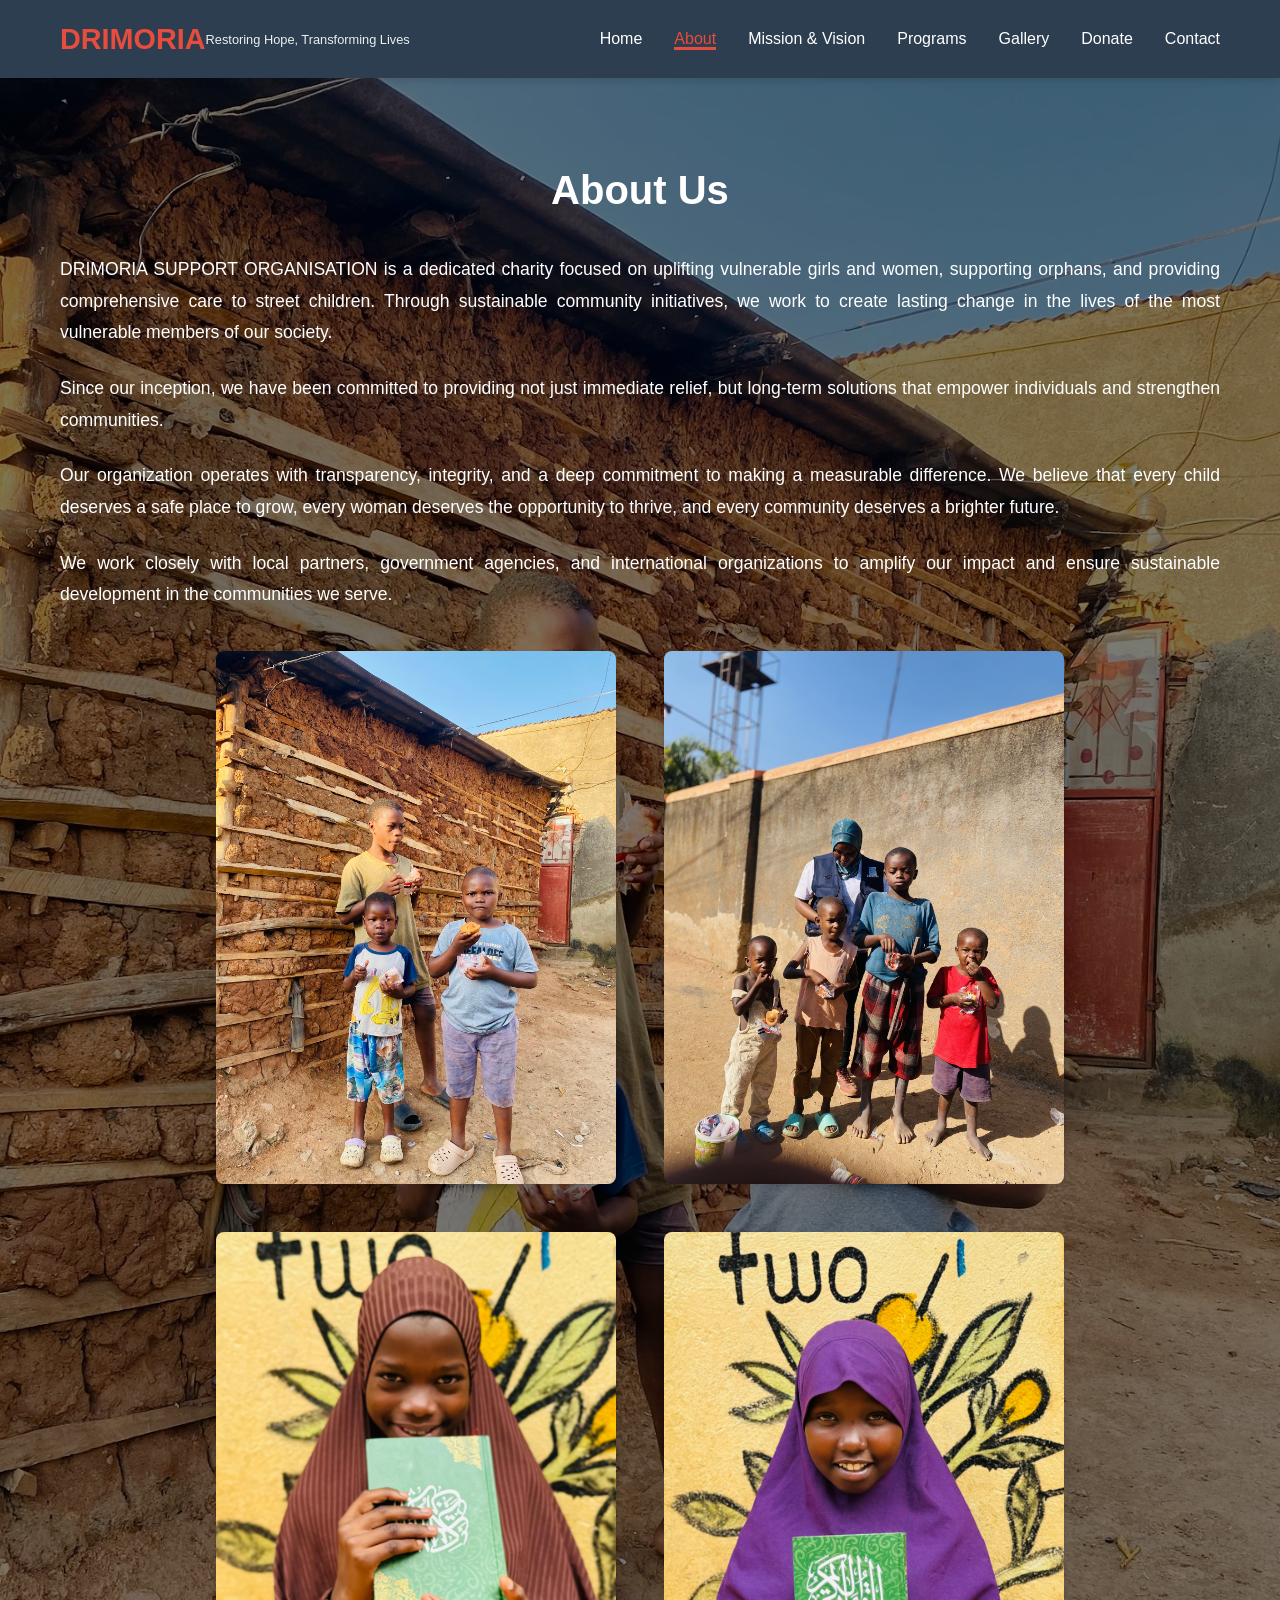
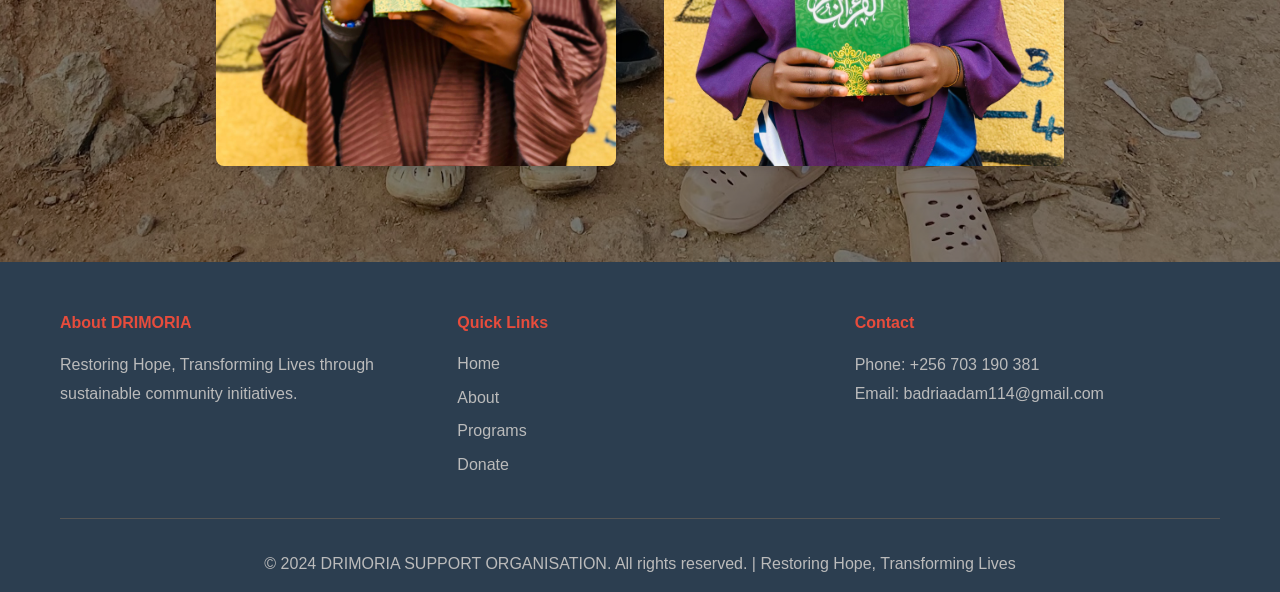
==== about.html @ c7ac0fde "Add files via upload" ====
<!DOCTYPE html>
<html lang="en">
<head>
    <meta charset="UTF-8">
    <meta name="viewport" content="width=device-width, initial-scale=1.0">
    <title>About Us - DRIMORIA SUPPORT ORGANISATION</title>
    <link rel="stylesheet" href="style.css">
</head>
<body>
    <!-- Navigation Bar -->
    <nav class="navbar">
        <div class="nav-container">
            <div class="logo">
                <h1>DRIMORIA</h1>
                <p class="tagline">Restoring Hope, Transforming Lives</p>
            </div>
            <ul class="nav-menu">
                <li><a href="index.html" class="nav-link">Home</a></li>
                <li><a href="about.html" class="nav-link active">About</a></li>
                <li><a href="mission.html" class="nav-link">Mission & Vision</a></li>
                <li><a href="programs.html" class="nav-link">Programs</a></li>
                <li><a href="gallery.html" class="nav-link">Gallery</a></li>
                <li><a href="donate.html" class="nav-link">Donate</a></li>
                <li><a href="contact.html" class="nav-link">Contact</a></li>
            </ul>
            <div class="hamburger">
                <span></span>
                <span></span>
                <span></span>
            </div>
        </div>
    </nav>

    <!-- About Section -->
    <section class="about">
        <div class="container">
            <h2>About Us</h2>
            <div class="about-content">
                <p>DRIMORIA SUPPORT ORGANISATION is a dedicated charity focused on uplifting vulnerable girls and women, supporting orphans, and providing comprehensive care to street children. Through sustainable community initiatives, we work to create lasting change in the lives of the most vulnerable members of our society.</p>
                <p>Since our inception, we have been committed to providing not just immediate relief, but long-term solutions that empower individuals and strengthen communities.</p>
                <p>Our organization operates with transparency, integrity, and a deep commitment to making a measurable difference. We believe that every child deserves a safe place to grow, every woman deserves the opportunity to thrive, and every community deserves a brighter future.</p>
                <p>We work closely with local partners, government agencies, and international organizations to amplify our impact and ensure sustainable development in the communities we serve.</p>
                <div class="about-images">
                    <img class="responsive-img" src="images/IMG_3577.jpg" alt="Recent Event">
                    <img class="responsive-img" src="images/IMG_3664.jpg" alt="Community Activity">
                    <img class="responsive-img" src="images/IMG_3294.JPG" alt="Orphan Care">
                    <img class="responsive-img" src="images/IMG_3295.JPG" alt="Infrastructure Development">
                </div>
            </div>
        </div>
    </section>

    <!-- Footer -->
    <footer class="footer">
        <div class="container">
            <div class="footer-content">
                <div class="footer-section">
                    <h4>About DRIMORIA</h4>
                    <p>Restoring Hope, Transforming Lives through sustainable community initiatives.</p>
                </div>
                <div class="footer-section">
                    <h4>Quick Links</h4>
                    <ul>
                        <li><a href="index.html">Home</a></li>
                        <li><a href="about.html">About</a></li>
                        <li><a href="programs.html">Programs</a></li>
                        <li><a href="donate.html">Donate</a></li>
                    </ul>
                </div>
                <div class="footer-section">
                    <h4>Contact</h4>
                    <p>Phone: +256 703 190 381</p>
                    <p>Email: badriaadam114@gmail.com</p>
                </div>
            </div>
            <div class="footer-bottom">
                <p>&copy; 2024 DRIMORIA SUPPORT ORGANISATION. All rights reserved. | Restoring Hope, Transforming Lives</p>
            </div>
        </div>
    </footer>

    <script src="script.js"></script>
</body>
</html>
---- style.css ----
/* ============================================
   DRIMORIA SUPPORT ORGANISATION - CSS STYLES
   ============================================ */

* {
    margin: 0;
    padding: 0;
    box-sizing: border-box;
}

:root {
    --primary-color: #e74c3c;
    --secondary-color: #3498db;
    --dark-color: #2c3e50;
    --light-color: #ecf0f1;
    --text-color: #333;
    --border-radius: 8px;
    --shadow: 0 4px 6px rgba(0, 0, 0, 0.1);
    --transition: all 0.3s ease;
}

html {
    scroll-behavior: smooth;
}

body {
    font-family: 'Segoe UI', Tahoma, Geneva, Verdana, sans-serif;
    line-height: 1.6;
    color: var(--text-color);
}

.container {
    max-width: 1200px;
    margin: 0 auto;
    padding: 0 20px;
}

/* ============================================
   NAVIGATION BAR
   ============================================ */

.navbar {
    background-color: var(--dark-color);
    color: white;
    padding: 1rem 0;
    position: sticky;
    top: 0;
    z-index: 1000;
    box-shadow: var(--shadow);
}

.nav-container {
    display: flex;
    justify-content: space-between;
    align-items: center;
    max-width: 1200px;
    margin: 0 auto;
    padding: 0 20px;
}

.logo {
    display: flex;
    align-items: center;
    cursor: pointer;
}

.logo h1 {
    font-size: 1.8rem;
    font-weight: bold;
    color: var(--primary-color);
}

.logo .tagline {
    font-size: 0.8rem;
    color: var(--light-color);
    margin-top: 0.2rem;
}

.nav-menu {
    display: flex;
    list-style: none;
    gap: 2rem;
}

.nav-link {
    color: white;
    text-decoration: none;
    transition: var(--transition);
    border-bottom: 3px solid transparent;
}

.nav-link:hover,
.nav-link.active {
    color: var(--primary-color);
    border-bottom-color: var(--primary-color);
}

.hamburger {
    display: none;
    flex-direction: column;
    cursor: pointer;
}

.hamburger span {
    width: 25px;
    height: 3px;
    background-color: white;
    margin: 5px 0;
    transition: var(--transition);
}

/* ============================================
   HERO SECTION
   ============================================ */

.hero {
    background: linear-gradient(135deg, var(--primary-color) 0%, var(--secondary-color) 100%);
    color: white;
    padding: 80px 20px;
    display: flex;
    align-items: center;
    justify-content: center;
    gap: 40px;
}

.hero-content {
    flex: 1;
    z-index: 1;
}

.hero-content h2 {
    font-size: 3rem;
    margin-bottom: 1rem;
    line-height: 1.2;
}

.hero-content p {
    font-size: 1.3rem;
    margin-bottom: 2rem;
    opacity: 0.95;
}

.hero-buttons {
    display: flex;
    gap: 1rem;
}

.hero-image {
    flex: 1;
    display: flex;
    justify-content: center;
}

.hero-image img {
    max-width: 100%;
    height: auto;
    border-radius: var(--border-radius);
    box-shadow: 0 10px 30px rgba(0, 0, 0, 0.3);
}

/* ============================================
   BUTTONS
   ============================================ */

.btn {
    padding: 12px 30px;
    border: none;
    border-radius: var(--border-radius);
    font-size: 1rem;
    cursor: pointer;
    transition: var(--transition);
    text-decoration: none;
    display: inline-block;
    font-weight: 600;
}

.btn-primary {
    background-color: var(--primary-color);
    color: white;
}

.btn-primary:hover {
    background-color: #c0392b;
    transform: translateY(-2px);
    box-shadow: 0 6px 12px rgba(231, 76, 60, 0.3);
}

.btn-secondary {
    background-color: transparent;
    color: white;
    border: 2px solid white;
}

.btn-secondary:hover {
    background-color: white;
    color: var(--primary-color);
}

/* ============================================
   ABOUT SECTION
   ============================================ */

.about {
    padding: 80px 20px;
    background: url('images/IMG_3577.jpg') center/cover no-repeat;
    position: relative;
    color: white;
}

/* dark overlay to keep text readable */
.about::before {
    content: '';
    position: absolute;
    top: 0;
    left: 0;
    right: 0;
    bottom: 0;
    background: rgba(0, 0, 0, 0.5);
}

/* ensure container content sits above overlay */
.about .container {
    position: relative;
    z-index: 1;
}

.about h2,
.programs h2,
.mission-section h2,
.gallery h2,
.donation h2,
.contact h2 {
    font-size: 2.5rem;
    margin-bottom: 2rem;
    color: var(--dark-color);
    text-align: center;
}

.about-content p {
    font-size: 1.1rem;
    line-height: 1.8;
    margin-bottom: 1.5rem;
    text-align: justify;
    color: white;
}

.about h2 {
    color: white;
}

/* ============================================
   MISSION & VISION SECTION
   ============================================ */

.mission-section {
    padding: 80px 20px;
    background-color: white;
}

.mission-grid {
    display: grid;
    grid-template-columns: repeat(auto-fit, minmax(300px, 1fr));
    gap: 2rem;
    margin-bottom: 3rem;
}

.mission-card {
    background: linear-gradient(135deg, rgba(231, 76, 60, 0.1), rgba(52, 152, 219, 0.1));
    padding: 2rem;
    border-radius: var(--border-radius);
    border-left: 5px solid var(--primary-color);
    box-shadow: var(--shadow);
}

.mission-card h3 {
    color: var(--primary-color);
    margin-bottom: 1rem;
    font-size: 1.5rem;
}

.mission-card p {
    line-height: 1.8;
    color: #555;
}

.objectives {
    background-color: var(--light-color);
    padding: 2rem;
    border-radius: var(--border-radius);
}

.objectives h3 {
    color: var(--dark-color);
    margin-bottom: 1.5rem;
    font-size: 1.5rem;
}

.objectives-list {
    list-style: none;
}

.objectives-list li {
    padding: 1rem 0;
    padding-left: 2rem;
    position: relative;
    color: #555;
    line-height: 1.6;
    border-bottom: 1px solid #ddd;
}

.objectives-list li:last-child {
    border-bottom: none;
}

.objectives-list li:before {
    content: "✓";
    position: absolute;
    left: 0;
    color: var(--primary-color);
    font-weight: bold;
    font-size: 1.3rem;
}

/* ============================================
   PROGRAMS SECTION
   ============================================ */

.programs {
    padding: 80px 20px;
    background-color: var(--light-color);
}

.programs-grid {
    display: grid;
    grid-template-columns: repeat(auto-fit, minmax(300px, 1fr));
    gap: 2rem;
}

.program-card {
    background: white;
    padding: 2rem;
    border-radius: var(--border-radius);
    text-align: center;
    box-shadow: var(--shadow);
    transition: var(--transition);
}

.program-card:hover {
    transform: translateY(-5px);
    box-shadow: 0 8px 16px rgba(0, 0, 0, 0.15);
}

.program-icon {
    font-size: 3rem;
    margin-bottom: 1rem;
}

.program-card h3 {
    color: var(--primary-color);
    margin-bottom: 1rem;
}

.program-card p {
    color: #666;
    line-height: 1.6;
}

/* ============================================
   GALLERY SECTION
   ============================================ */

.gallery {
    padding: 80px 20px;
    background-color: white;
}

.gallery-grid {
    display: grid;
    grid-template-columns: repeat(auto-fit, minmax(180px, 1fr));
    gap: 1.5rem;
}

.gallery-item {
    position: relative;
    overflow: hidden;
    border-radius: var(--border-radius);
    box-shadow: var(--shadow);
    cursor: pointer;
    height: 180px;
}

.gallery-item img {
    width: 100%;
    height: 100%;
    object-fit: cover;
    transition: var(--transition);
}

.gallery-item:hover img {
    transform: scale(1.1);
}

.gallery-overlay {
    position: absolute;
    top: 0;
    left: 0;
    right: 0;
    bottom: 0;
    background: rgba(0, 0, 0, 0.7);
    display: flex;
    align-items: center;
    justify-content: center;
    opacity: 0;
    transition: var(--transition);
}

.gallery-item:hover .gallery-overlay {
    opacity: 1;
}

.gallery-overlay p {
    color: white;
    font-size: 1rem;
    font-weight: bold;
    text-align: center;
    padding: 0 10px;
}

/* headings for small galleries on various pages */
.programs-gallery h3,
.donation-gallery h3,
.contact-gallery h3 {
    text-align: center;
    margin: 2rem 0 1rem;
    color: var(--dark-color);
}

/* reuse gallery-grid for inserted galleries; ensure margin spacing */
.programs-gallery .gallery-grid,
.donation-gallery .gallery-grid,
.contact-gallery .gallery-grid {
    margin-top: 1rem;
}

.responsive-img {
    width: 100%;
    max-width: 400px;
    height: auto;
    margin: 1rem;
    border-radius: var(--border-radius);
    box-shadow: var(--shadow);
}

.about-images,
.mission-images {
    display: flex;
    flex-wrap: wrap;
    justify-content: center;
    gap: 1rem;
}
    background: linear-gradient(135deg, rgba(231, 76, 60, 0.1), rgba(52, 152, 219, 0.1));
}

.donation > .container > p {
    text-align: center;
    font-size: 1.1rem;
    margin-bottom: 3rem;
    color: #555;
}

.donation-container {
    display: grid;
    grid-template-columns: 1fr 1fr;
    gap: 3rem;
}

.donation-form h3,
.donation-info h3 {
    color: var(--dark-color);
    margin-bottom: 1.5rem;
    font-size: 1.3rem;
}

.donation-form {
    background: white;
    padding: 2rem;
    border-radius: var(--border-radius);
    box-shadow: var(--shadow);
}

.donation-info {
    background: white;
    padding: 2rem;
    border-radius: var(--border-radius);
    box-shadow: var(--shadow);
}

.bank-info-box {
    background-color: var(--light-color);
    padding: 1.5rem;
    border-radius: var(--border-radius);
    margin-bottom: 2rem;
    border-left: 4px solid var(--primary-color);
}

.bank-info-box p {
    margin: 0.5rem 0;
    color: #555;
}

.impact-list {
    list-style: none;
}

.impact-list li {
    padding: 0.8rem 0;
    padding-left: 1.5rem;
    position: relative;
    color: #555;
}

.impact-list li:before {
    content: "★";
    position: absolute;
    left: 0;
    color: var(--primary-color);
}

/* ============================================
   FORM STYLES
   ============================================ */

.form-group {
    margin-bottom: 1.5rem;
}

.form-group label {
    display: block;
    margin-bottom: 0.5rem;
    color: var(--dark-color);
    font-weight: 600;
}

.form-group input,
.form-group textarea {
    width: 100%;
    padding: 10px;
    border: 1px solid #ddd;
    border-radius: var(--border-radius);
    font-family: inherit;
    font-size: 1rem;
    transition: var(--transition);
}

.form-group input:focus,
.form-group textarea:focus {
    outline: none;
    border-color: var(--primary-color);
    box-shadow: 0 0 8px rgba(231, 76, 60, 0.3);
}

/* ============================================
   CONTACT SECTION
   ============================================ */

.contact {
    padding: 80px 20px;
    background-color: var(--light-color);
}

.contact-container {
    display: grid;
    grid-template-columns: 1fr 1fr;
    gap: 3rem;
}

.contact-form {
    background: white;
    padding: 2rem;
    border-radius: var(--border-radius);
    box-shadow: var(--shadow);
}

.contact-info {
    background: white;
    padding: 2rem;
    border-radius: var(--border-radius);
    box-shadow: var(--shadow);
}

.info-item {
    display: flex;
    gap: 1.5rem;
    margin-bottom: 2rem;
}

.info-icon {
    font-size: 2rem;
}

.info-item h4 {
    color: var(--primary-color);
    margin-bottom: 0.5rem;
}

.info-item a {
    color: var(--secondary-color);
    text-decoration: none;
    transition: var(--transition);
}

.info-item a:hover {
    color: var(--primary-color);
}

.social-links {
    display: flex;
    gap: 1rem;
    flex-wrap: wrap;
}

.social-btn {
    flex: 1;
    padding: 10px 15px;
    border-radius: var(--border-radius);
    text-decoration: none;
    color: white;
    text-align: center;
    transition: var(--transition);
    font-weight: 600;
    display: flex;
    align-items: center;
    justify-content: center;
    gap: 0.5rem;
    min-width: 120px;
}

.social-btn.youtube {
    background-color: #ff0000;
}

.social-btn.facebook {
    background-color: #1877f2;
}

.social-btn.twitter {
    background-color: #000;
}

.social-btn:hover {
    transform: translateY(-2px);
    box-shadow: 0 6px 12px rgba(0, 0, 0, 0.2);
}

/* ============================================
   FOOTER
   ============================================ */

.footer {
    background-color: var(--dark-color);
    color: white;
    padding: 3rem 20px 1rem;
}

.footer-content {
    display: grid;
    grid-template-columns: repeat(auto-fit, minmax(250px, 1fr));
    gap: 2rem;
    margin-bottom: 2rem;
}

.footer-section h4 {
    color: var(--primary-color);
    margin-bottom: 1rem;
}

.footer-section p {
    color: #bbb;
    line-height: 1.8;
}

.footer-section ul {
    list-style: none;
}

.footer-section ul li {
    margin-bottom: 0.5rem;
}

.footer-section ul li a {
    color: #bbb;
    text-decoration: none;
    transition: var(--transition);
}

.footer-section ul li a:hover {
    color: var(--primary-color);
}

.footer-bottom {
    border-top: 1px solid #555;
    padding-top: 2rem;
    text-align: center;
    color: #bbb;
}

/* ============================================
   RESPONSIVE DESIGN
   ============================================ */

@media (max-width: 768px) {
    .nav-menu {
        display: none;
        position: absolute;
        top: 70px;
        left: 0;
        width: 100%;
        background-color: var(--dark-color);
        flex-direction: column;
        gap: 0;
        padding: 1rem 0;
    }

    .nav-menu.active {
        display: flex;
    }

    .nav-menu li a {
        padding: 0.8rem 1.5rem;
        border: none;
    }

    .hamburger {
        display: flex;
    }

    .hero {
        flex-direction: column;
        padding: 40px 20px;
        text-align: center;
    }

    .hero-content h2 {
        font-size: 2rem;
    }

    .hero-buttons {
        flex-direction: column;
        justify-content: center;
    }

    .donation-container,
    .contact-container {
        grid-template-columns: 1fr;
    }

    .mission-grid {
        grid-template-columns: 1fr;
    }

    .programs-grid {
        grid-template-columns: 1fr;
    }

    .gallery-grid {
        grid-template-columns: repeat(auto-fit, minmax(200px, 1fr));
    }

    .contact h2,
    .mission-section h2,
    .about h2,
    .programs h2,
    .gallery h2,
    .donation h2 {
        font-size: 1.8rem;
    }

    .logo h1 {
        font-size: 1.3rem;
    }

    .logo .tagline {
        font-size: 0.65rem;
    }
}

@media (max-width: 480px) {
    .hero-content h2 {
        font-size: 1.5rem;
    }

    .hero-content p {
        font-size: 1rem;
    }

    .programs-grid {
        grid-template-columns: 1fr;
    }

    .gallery-grid {
        grid-template-columns: 1fr;
    }

    .nav-menu {
        top: 60px;
    }
}

/* ============================================
   ANIMATIONS
   ============================================ */

@keyframes fadeIn {
    from {
        opacity: 0;
        transform: translateY(20px);
    }
    to {
        opacity: 1;
        transform: translateY(0);
    }
}

section {
    animation: fadeIn 0.6s ease-out;
}

/* ============================================
   SCROLLBAR STYLING
   ============================================ */

::-webkit-scrollbar {
    width: 10px;
}

::-webkit-scrollbar-track {
    background: var(--light-color);
}

::-webkit-scrollbar-thumb {
    background: var(--primary-color);
    border-radius: 5px;
}

::-webkit-scrollbar-thumb:hover {
    background: #c0392b;
}
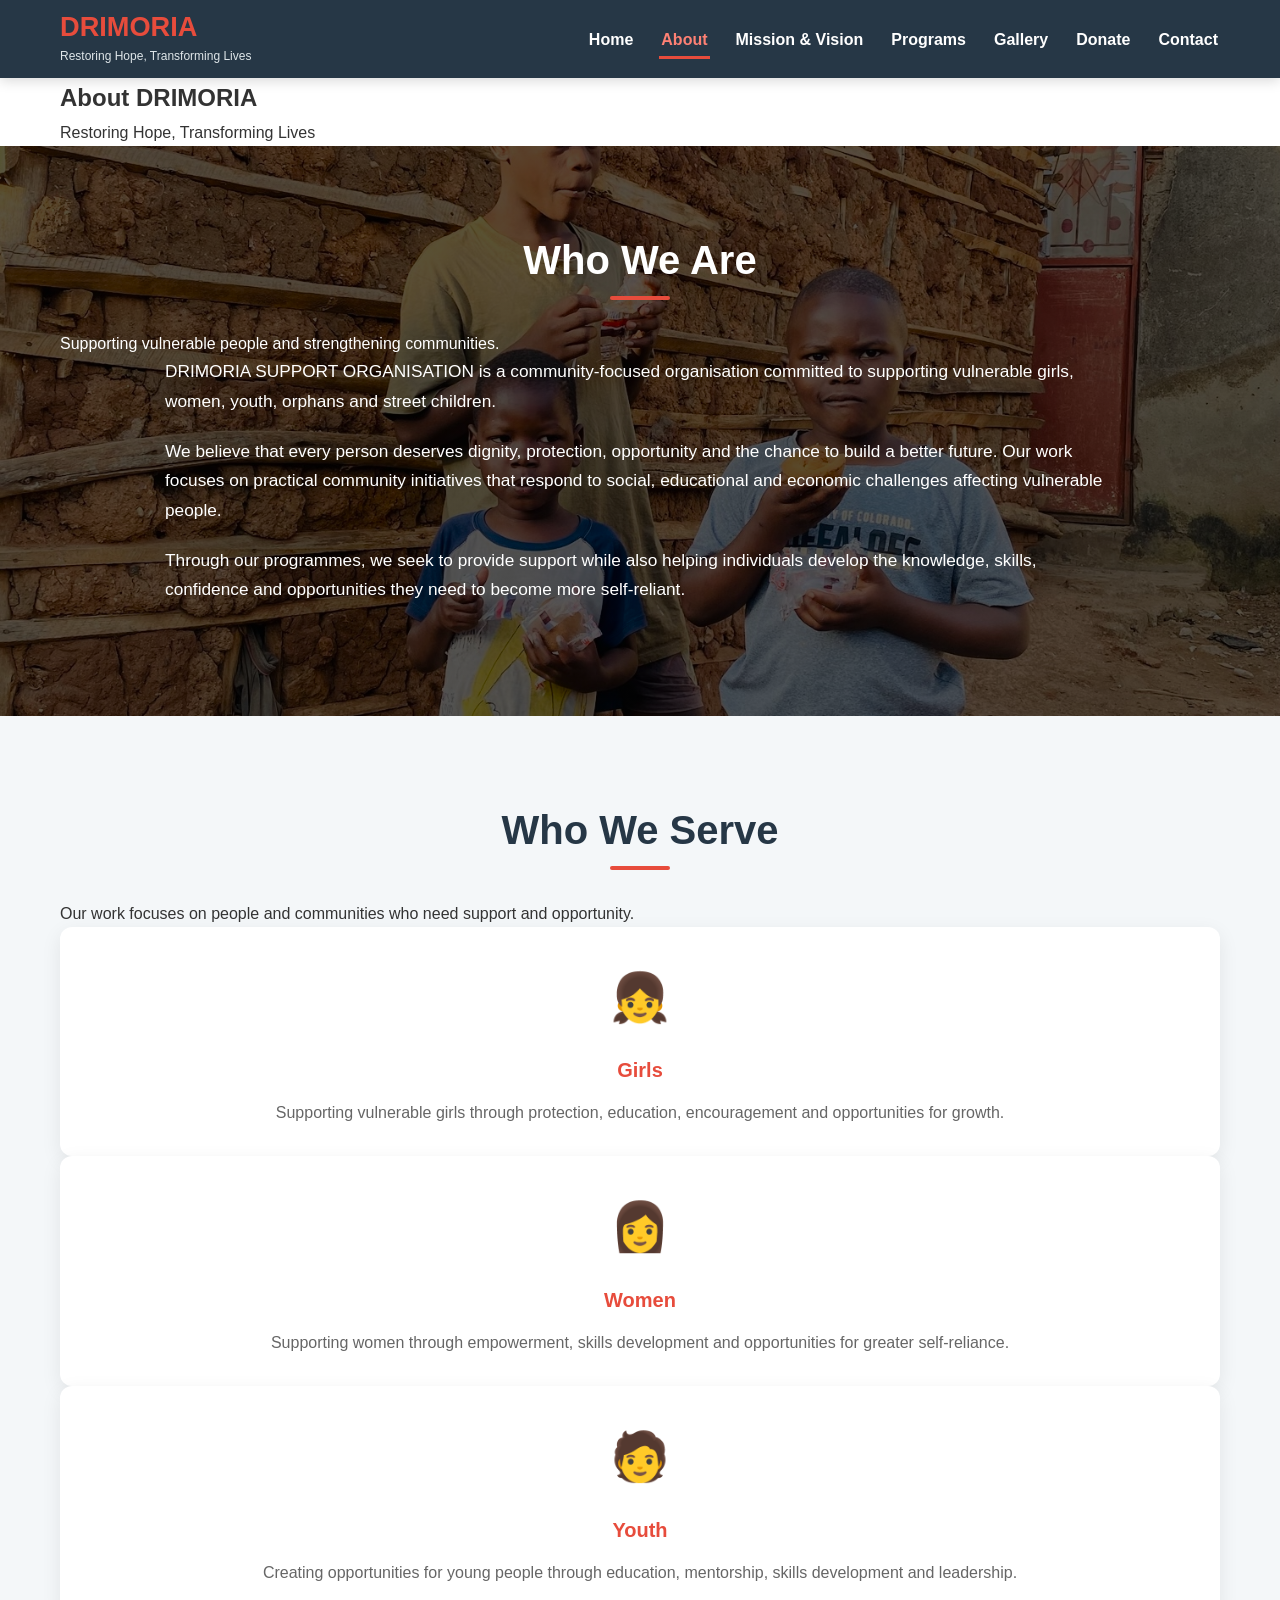
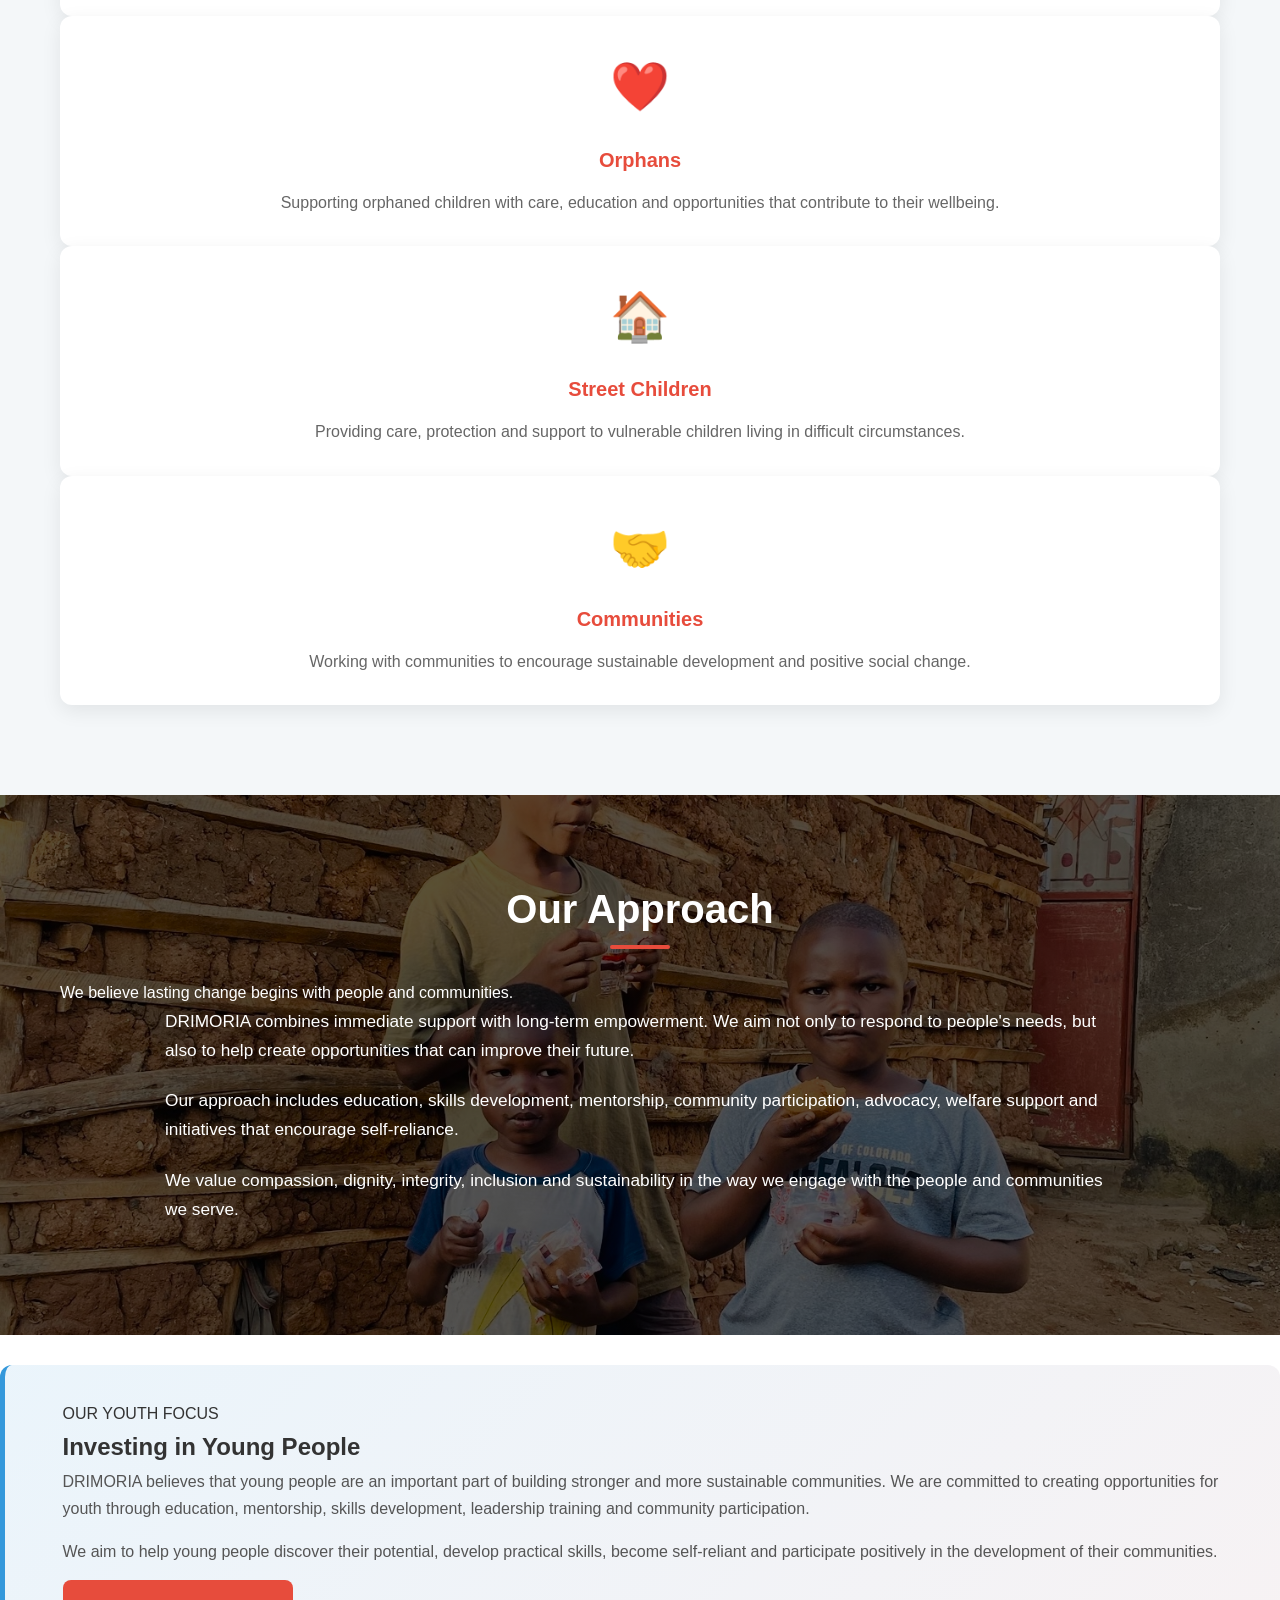
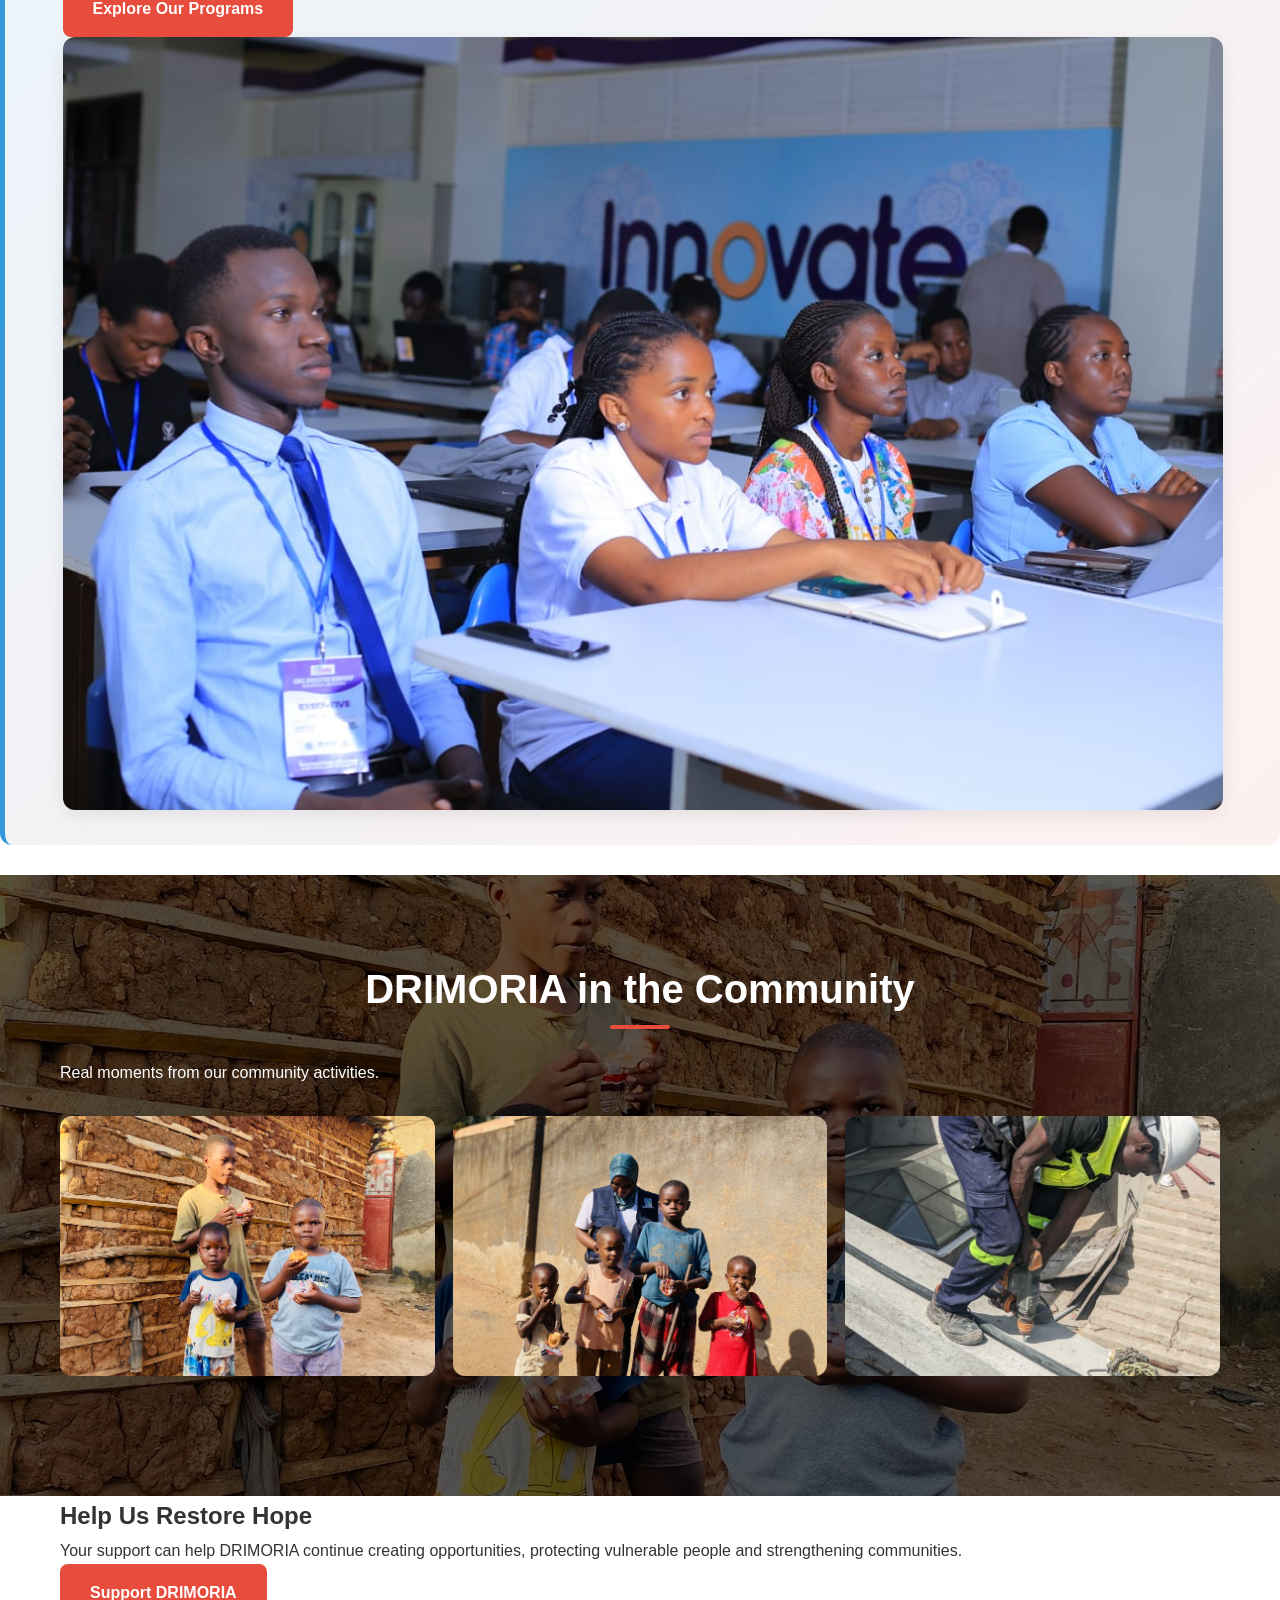
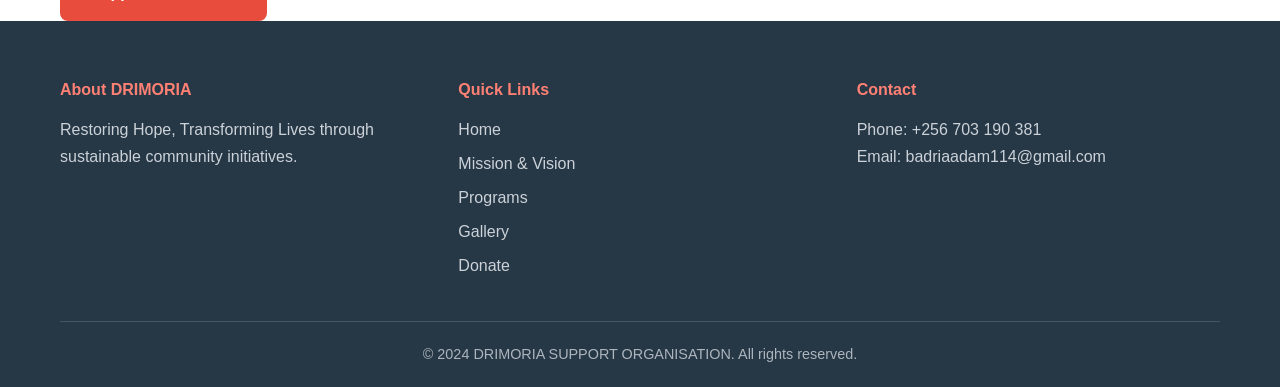
==== commit e57424eb: "Revamp About Us page with new content sections Updated the About Us page to enhance content structur" ====
--- a/about.html
+++ b/about.html
@@ -7,13 +7,15 @@
     <link rel="stylesheet" href="style.css">
 </head>
 <body>
-    <!-- Navigation Bar -->
+
+    <!-- Navigation -->
     <nav class="navbar">
         <div class="nav-container">
             <div class="logo">
                 <h1>DRIMORIA</h1>
                 <p class="tagline">Restoring Hope, Transforming Lives</p>
             </div>
+
             <ul class="nav-menu">
                 <li><a href="index.html" class="nav-link">Home</a></li>
                 <li><a href="about.html" class="nav-link active">About</a></li>
@@ -23,6 +25,7 @@
                 <li><a href="donate.html" class="nav-link">Donate</a></li>
                 <li><a href="contact.html" class="nav-link">Contact</a></li>
             </ul>
+
             <div class="hamburger">
                 <span></span>
                 <span></span>
@@ -31,54 +34,303 @@
         </div>
     </nav>
 
-    <!-- About Section -->
+    <!-- Page Header -->
+    <section class="page-header">
+        <div class="container">
+            <h2>About DRIMORIA</h2>
+            <p>Restoring Hope, Transforming Lives</p>
+        </div>
+    </section>
+
+    <!-- Who We Are -->
     <section class="about">
         <div class="container">
-            <h2>About Us</h2>
+
+            <div class="section-heading">
+                <h2>Who We Are</h2>
+                <p>Supporting vulnerable people and strengthening communities.</p>
+            </div>
+
             <div class="about-content">
-                <p>DRIMORIA SUPPORT ORGANISATION is a dedicated charity focused on uplifting vulnerable girls and women, supporting orphans, and providing comprehensive care to street children. Through sustainable community initiatives, we work to create lasting change in the lives of the most vulnerable members of our society.</p>
-                <p>Since our inception, we have been committed to providing not just immediate relief, but long-term solutions that empower individuals and strengthen communities.</p>
-                <p>Our organization operates with transparency, integrity, and a deep commitment to making a measurable difference. We believe that every child deserves a safe place to grow, every woman deserves the opportunity to thrive, and every community deserves a brighter future.</p>
-                <p>We work closely with local partners, government agencies, and international organizations to amplify our impact and ensure sustainable development in the communities we serve.</p>
-                <div class="about-images">
-                    <img class="responsive-img" src="images/IMG_3577.jpg" alt="Recent Event">
-                    <img class="responsive-img" src="images/IMG_3664.jpg" alt="Community Activity">
-                    <img class="responsive-img" src="images/IMG_3294.JPG" alt="Orphan Care">
-                    <img class="responsive-img" src="images/IMG_3295.JPG" alt="Infrastructure Development">
-                </div>
-            </div>
+
+                <p>
+                    DRIMORIA SUPPORT ORGANISATION is a community-focused organisation
+                    committed to supporting vulnerable girls, women, youth, orphans
+                    and street children.
+                </p>
+
+                <p>
+                    We believe that every person deserves dignity, protection,
+                    opportunity and the chance to build a better future. Our work
+                    focuses on practical community initiatives that respond to
+                    social, educational and economic challenges affecting vulnerable
+                    people.
+                </p>
+
+                <p>
+                    Through our programmes, we seek to provide support while also
+                    helping individuals develop the knowledge, skills, confidence
+                    and opportunities they need to become more self-reliant.
+                </p>
+
+            </div>
+        </div>
+    </section>
+
+    <!-- People We Serve -->
+    <section class="programs">
+        <div class="container">
+
+            <div class="section-heading">
+                <h2>Who We Serve</h2>
+                <p>Our work focuses on people and communities who need support and opportunity.</p>
+            </div>
+
+            <div class="program-grid">
+
+                <div class="program-card">
+                    <div class="program-icon">👧</div>
+                    <h3>Girls</h3>
+                    <p>
+                        Supporting vulnerable girls through protection,
+                        education, encouragement and opportunities for growth.
+                    </p>
+                </div>
+
+                <div class="program-card">
+                    <div class="program-icon">👩</div>
+                    <h3>Women</h3>
+                    <p>
+                        Supporting women through empowerment, skills development
+                        and opportunities for greater self-reliance.
+                    </p>
+                </div>
+
+                <div class="program-card">
+                    <div class="program-icon">🧑</div>
+                    <h3>Youth</h3>
+                    <p>
+                        Creating opportunities for young people through education,
+                        mentorship, skills development and leadership.
+                    </p>
+                </div>
+
+                <div class="program-card">
+                    <div class="program-icon">❤️</div>
+                    <h3>Orphans</h3>
+                    <p>
+                        Supporting orphaned children with care, education and
+                        opportunities that contribute to their wellbeing.
+                    </p>
+                </div>
+
+                <div class="program-card">
+                    <div class="program-icon">🏠</div>
+                    <h3>Street Children</h3>
+                    <p>
+                        Providing care, protection and support to vulnerable
+                        children living in difficult circumstances.
+                    </p>
+                </div>
+
+                <div class="program-card">
+                    <div class="program-icon">🤝</div>
+                    <h3>Communities</h3>
+                    <p>
+                        Working with communities to encourage sustainable
+                        development and positive social change.
+                    </p>
+                </div>
+
+            </div>
+        </div>
+    </section>
+
+    <!-- Our Approach -->
+    <section class="about">
+        <div class="container">
+
+            <div class="section-heading">
+                <h2>Our Approach</h2>
+                <p>We believe lasting change begins with people and communities.</p>
+            </div>
+
+            <div class="about-content">
+
+                <p>
+                    DRIMORIA combines immediate support with long-term empowerment.
+                    We aim not only to respond to people's needs, but also to help
+                    create opportunities that can improve their future.
+                </p>
+
+                <p>
+                    Our approach includes education, skills development, mentorship,
+                    community participation, advocacy, welfare support and
+                    initiatives that encourage self-reliance.
+                </p>
+
+                <p>
+                    We value compassion, dignity, integrity, inclusion and
+                    sustainability in the way we engage with the people and
+                    communities we serve.
+                </p>
+
+            </div>
+
+        </div>
+    </section>
+
+    <!-- Youth Focus -->
+    <section class="youth-section">
+        <div class="container">
+
+            <div class="youth-content">
+
+                <div class="youth-text">
+                    <span class="section-label">OUR YOUTH FOCUS</span>
+
+                    <h2>Investing in Young People</h2>
+
+                    <p>
+                        DRIMORIA believes that young people are an important part
+                        of building stronger and more sustainable communities.
+                        We are committed to creating opportunities for youth through
+                        education, mentorship, skills development, leadership training
+                        and community participation.
+                    </p>
+
+                    <p>
+                        We aim to help young people discover their potential,
+                        develop practical skills, become self-reliant and participate
+                        positively in the development of their communities.
+                    </p>
+
+                    <a href="programs.html" class="btn btn-primary">
+                        Explore Our Programs
+                    </a>
+                </div>
+
+                <div class="youth-image">
+                    <img
+                        src="images/IMG-20260926-WA0203.jpg"
+                        alt="Young people participating in a DRIMORIA initiative"
+                        class="responsive-img"
+                    >
+                </div>
+
+            </div>
+
+        </div>
+    </section>
+
+    <!-- About Images -->
+    <section class="about">
+        <div class="container">
+
+            <div class="section-heading">
+                <h2>DRIMORIA in the Community</h2>
+                <p>Real moments from our community activities.</p>
+            </div>
+
+            <div class="home-photo-grid">
+
+                <div class="photo-card">
+                    <img
+                        src="images/IMG_3577.jpg"
+                        alt="DRIMORIA community activity"
+                        class="responsive-img"
+                    >
+                </div>
+
+                <div class="photo-card">
+                    <img
+                        src="images/IMG_3664.jpg"
+                        alt="DRIMORIA community support activity"
+                        class="responsive-img"
+                    >
+                </div>
+
+                <div class="photo-card">
+                    <img
+                        src="images/IMG-20260926-WA0195.jpg"
+                        alt="Young people participating in a DRIMORIA activity"
+                        class="responsive-img"
+                    >
+                </div>
+
+            </div>
+
+        </div>
+    </section>
+
+    <!-- Call to Action -->
+    <section class="donation-cta">
+        <div class="container">
+
+            <h2>Help Us Restore Hope</h2>
+
+            <p>
+                Your support can help DRIMORIA continue creating opportunities,
+                protecting vulnerable people and strengthening communities.
+            </p>
+
+            <div class="cta-buttons">
+                <a href="donate.html" class="btn btn-primary">
+                    Support DRIMORIA
+                </a>
+
+                <a href="contact.html" class="btn btn-secondary">
+                    Get Involved
+                </a>
+            </div>
+
         </div>
     </section>
 
     <!-- Footer -->
     <footer class="footer">
         <div class="container">
+
             <div class="footer-content">
+
                 <div class="footer-section">
                     <h4>About DRIMORIA</h4>
-                    <p>Restoring Hope, Transforming Lives through sustainable community initiatives.</p>
-                </div>
+                    <p>
+                        Restoring Hope, Transforming Lives through sustainable
+                        community initiatives.
+                    </p>
+                </div>
+
                 <div class="footer-section">
                     <h4>Quick Links</h4>
                     <ul>
                         <li><a href="index.html">Home</a></li>
-                        <li><a href="about.html">About</a></li>
+                        <li><a href="mission.html">Mission & Vision</a></li>
                         <li><a href="programs.html">Programs</a></li>
+                        <li><a href="gallery.html">Gallery</a></li>
                         <li><a href="donate.html">Donate</a></li>
                     </ul>
                 </div>
+
                 <div class="footer-section">
                     <h4>Contact</h4>
                     <p>Phone: +256 703 190 381</p>
                     <p>Email: badriaadam114@gmail.com</p>
                 </div>
-            </div>
+
+            </div>
+
             <div class="footer-bottom">
-                <p>&copy; 2024 DRIMORIA SUPPORT ORGANISATION. All rights reserved. | Restoring Hope, Transforming Lives</p>
-            </div>
+                <p>
+                    &copy; 2024 DRIMORIA SUPPORT ORGANISATION.
+                    All rights reserved.
+                </p>
+            </div>
+
         </div>
     </footer>
 
     <script src="script.js"></script>
+
 </body>
 </html>
--- a/style.css
+++ b/style.css
@@ -1,6 +1,7 @@
-/* ============================================
-   DRIMORIA SUPPORT ORGANISATION - CSS STYLES
-   ============================================ */
+/* =========================================================
+   DRIMORIA SUPPORT ORGANISATION
+   MAIN WEBSITE STYLES
+   ========================================================= */
 
 * {
     margin: 0;
@@ -10,12 +11,17 @@
 
 :root {
     --primary-color: #e74c3c;
+    --primary-dark: #c0392b;
     --secondary-color: #3498db;
-    --dark-color: #2c3e50;
-    --light-color: #ecf0f1;
-    --text-color: #333;
-    --border-radius: 8px;
-    --shadow: 0 4px 6px rgba(0, 0, 0, 0.1);
+    --dark-color: #263746;
+    --light-color: #f4f7f9;
+    --white: #ffffff;
+    --text-color: #333333;
+    --muted-text: #666666;
+    --border-color: #e5e7eb;
+    --border-radius: 12px;
+    --shadow: 0 6px 20px rgba(0, 0, 0, 0.08);
+    --shadow-hover: 0 12px 28px rgba(0, 0, 0, 0.14);
     --transition: all 0.3s ease;
 }
 
@@ -24,74 +30,84 @@
 }
 
 body {
-    font-family: 'Segoe UI', Tahoma, Geneva, Verdana, sans-serif;
-    line-height: 1.6;
+    font-family: "Segoe UI", Tahoma, Geneva, Verdana, sans-serif;
+    line-height: 1.7;
     color: var(--text-color);
+    background: var(--white);
+}
+
+img {
+    max-width: 100%;
 }
 
 .container {
+    width: 100%;
     max-width: 1200px;
     margin: 0 auto;
     padding: 0 20px;
 }
 
-/* ============================================
-   NAVIGATION BAR
-   ============================================ */
+/* =========================================================
+   NAVIGATION
+   ========================================================= */
 
 .navbar {
-    background-color: var(--dark-color);
+    background: var(--dark-color);
     color: white;
-    padding: 1rem 0;
     position: sticky;
     top: 0;
     z-index: 1000;
-    box-shadow: var(--shadow);
+    box-shadow: 0 3px 12px rgba(0, 0, 0, 0.15);
 }
 
 .nav-container {
+    max-width: 1200px;
+    margin: 0 auto;
+    padding: 12px 20px;
+    min-height: 75px;
+
     display: flex;
     justify-content: space-between;
     align-items: center;
-    max-width: 1200px;
-    margin: 0 auto;
-    padding: 0 20px;
 }
 
 .logo {
     display: flex;
-    align-items: center;
-    cursor: pointer;
+    flex-direction: column;
 }
 
 .logo h1 {
-    font-size: 1.8rem;
-    font-weight: bold;
+    font-size: 1.7rem;
+    font-weight: 800;
     color: var(--primary-color);
+    line-height: 1.1;
 }
 
 .logo .tagline {
-    font-size: 0.8rem;
-    color: var(--light-color);
-    margin-top: 0.2rem;
+    color: #dfe6e9;
+    font-size: 0.75rem;
+    margin-top: 4px;
 }
 
 .nav-menu {
     display: flex;
+    align-items: center;
+    gap: 1.5rem;
     list-style: none;
-    gap: 2rem;
 }
 
 .nav-link {
     color: white;
     text-decoration: none;
+    font-weight: 600;
+    padding: 8px 2px;
+    border-bottom: 3px solid transparent;
     transition: var(--transition);
-    border-bottom: 3px solid transparent;
 }
 
 .nav-link:hover,
 .nav-link.active {
-    color: var(--primary-color);
+    color: #ff8174;
     border-bottom-color: var(--primary-color);
 }
 
@@ -102,127 +118,111 @@
 }
 
 .hamburger span {
-    width: 25px;
+    width: 28px;
     height: 3px;
-    background-color: white;
-    margin: 5px 0;
-    transition: var(--transition);
-}
-
-/* ============================================
-   HERO SECTION
-   ============================================ */
+    background: white;
+    margin: 4px 0;
+    border-radius: 5px;
+}
+
+/* =========================================================
+   HERO
+   ========================================================= */
 
 .hero {
-    background: linear-gradient(135deg, var(--primary-color) 0%, var(--secondary-color) 100%);
-    color: white;
-    padding: 80px 20px;
+    min-height: 620px;
+    padding: 70px 20px;
+
     display: flex;
     align-items: center;
     justify-content: center;
-    gap: 40px;
+    gap: 60px;
+
+    color: white;
+
+    background:
+        linear-gradient(
+            135deg,
+            rgba(231, 76, 60, 0.95),
+            rgba(52, 152, 219, 0.92)
+        );
 }
 
 .hero-content {
-    flex: 1;
-    z-index: 1;
+    max-width: 600px;
 }
 
 .hero-content h2 {
-    font-size: 3rem;
-    margin-bottom: 1rem;
-    line-height: 1.2;
+    font-size: 3.2rem;
+    line-height: 1.15;
+    margin-bottom: 1.3rem;
 }
 
 .hero-content p {
-    font-size: 1.3rem;
+    font-size: 1.25rem;
     margin-bottom: 2rem;
-    opacity: 0.95;
+    color: rgba(255, 255, 255, 0.95);
 }
 
 .hero-buttons {
     display: flex;
     gap: 1rem;
+    flex-wrap: wrap;
 }
 
 .hero-image {
-    flex: 1;
-    display: flex;
-    justify-content: center;
+    max-width: 520px;
 }
 
 .hero-image img {
-    max-width: 100%;
+    width: 100%;
     height: auto;
-    border-radius: var(--border-radius);
-    box-shadow: 0 10px 30px rgba(0, 0, 0, 0.3);
-}
-
-/* ============================================
+    display: block;
+    border-radius: 16px;
+    box-shadow: 0 15px 40px rgba(0, 0, 0, 0.3);
+}
+
+/* =========================================================
    BUTTONS
-   ============================================ */
+   ========================================================= */
 
 .btn {
-    padding: 12px 30px;
-    border: none;
-    border-radius: var(--border-radius);
+    display: inline-block;
+    padding: 13px 28px;
+    border-radius: 8px;
+    text-decoration: none;
+    font-weight: 700;
     font-size: 1rem;
     cursor: pointer;
     transition: var(--transition);
-    text-decoration: none;
-    display: inline-block;
-    font-weight: 600;
+    border: 2px solid transparent;
 }
 
 .btn-primary {
-    background-color: var(--primary-color);
+    background: var(--primary-color);
     color: white;
 }
 
 .btn-primary:hover {
-    background-color: #c0392b;
+    background: var(--primary-dark);
     transform: translateY(-2px);
-    box-shadow: 0 6px 12px rgba(231, 76, 60, 0.3);
+    box-shadow: 0 7px 18px rgba(231, 76, 60, 0.3);
 }
 
 .btn-secondary {
-    background-color: transparent;
+    background: transparent;
     color: white;
-    border: 2px solid white;
+    border-color: white;
 }
 
 .btn-secondary:hover {
-    background-color: white;
+    background: white;
     color: var(--primary-color);
 }
 
-/* ============================================
-   ABOUT SECTION
-   ============================================ */
-
-.about {
-    padding: 80px 20px;
-    background: url('images/IMG_3577.jpg') center/cover no-repeat;
-    position: relative;
-    color: white;
-}
-
-/* dark overlay to keep text readable */
-.about::before {
-    content: '';
-    position: absolute;
-    top: 0;
-    left: 0;
-    right: 0;
-    bottom: 0;
-    background: rgba(0, 0, 0, 0.5);
-}
-
-/* ensure container content sits above overlay */
-.about .container {
-    position: relative;
-    z-index: 1;
-}
+/* =========================================================
+   GENERAL SECTION HEADINGS
+   ========================================================= */
 
 .about h2,
 .programs h2,
@@ -231,16 +231,36 @@
 .donation h2,
 .contact h2 {
     font-size: 2.5rem;
-    margin-bottom: 2rem;
+    line-height: 1.2;
+    text-align: center;
+    margin-bottom: 1rem;
     color: var(--dark-color);
-    text-align: center;
-}
-
-.about-content p {
-    font-size: 1.1rem;
-    line-height: 1.8;
-    margin-bottom: 1.5rem;
-    text-align: justify;
+}
+
+.about h2::after,
+.programs h2::after,
+.mission-section h2::after,
+.gallery h2::after,
+.donation h2::after,
+.contact h2::after {
+    content: "";
+    display: block;
+    width: 60px;
+    height: 4px;
+    background: var(--primary-color);
+    margin: 12px auto 30px;
+    border-radius: 5px;
+}
+
+/* =========================================================
+   ABOUT
+   ========================================================= */
+
+.about {
+    padding: 90px 20px;
+    background:
+        linear-gradient(rgba(0, 0, 0, 0.65), rgba(0, 0, 0, 0.65)),
+        url("images/IMG_3577.jpg") center/cover no-repeat;
     color: white;
 }
 
@@ -248,51 +268,143 @@
     color: white;
 }
 
-/* ============================================
-   MISSION & VISION SECTION
-   ============================================ */
+.about-content {
+    max-width: 950px;
+    margin: auto;
+}
+
+.about-content p {
+    font-size: 1.08rem;
+    margin-bottom: 1.3rem;
+    color: white;
+}
+
+/* =========================================================
+   IMAGE GROUPS
+   ========================================================= */
+
+.about-images,
+.mission-images {
+    display: grid;
+    grid-template-columns: repeat(2, 1fr);
+    gap: 20px;
+    margin-top: 35px;
+}
+
+.responsive-img {
+    width: 100%;
+    max-width: 100%;
+    height: auto;
+    display: block;
+    margin: 0;
+    border-radius: 12px;
+    box-shadow: var(--shadow);
+}
+
+/* =========================================================
+   HOME PHOTO GRIDS
+   ========================================================= */
+
+.home-photo-grid,
+.home-impact-grid {
+    display: grid;
+    grid-template-columns: repeat(3, 1fr);
+    gap: 18px;
+    margin: 30px 0;
+}
+
+.home-photo-grid img,
+.home-impact-grid img {
+    width: 100%;
+    height: 260px;
+    object-fit: cover;
+    border-radius: 12px;
+    box-shadow: var(--shadow);
+}
+
+/* =========================================================
+   MISSION & VISION
+   ========================================================= */
 
 .mission-section {
-    padding: 80px 20px;
-    background-color: white;
+    padding: 90px 20px;
+    background: white;
 }
 
 .mission-grid {
     display: grid;
-    grid-template-columns: repeat(auto-fit, minmax(300px, 1fr));
-    gap: 2rem;
-    margin-bottom: 3rem;
+    grid-template-columns: repeat(2, 1fr);
+    gap: 25px;
+    margin-bottom: 35px;
 }
 
 .mission-card {
-    background: linear-gradient(135deg, rgba(231, 76, 60, 0.1), rgba(52, 152, 219, 0.1));
-    padding: 2rem;
-    border-radius: var(--border-radius);
+    background: linear-gradient(
+        135deg,
+        rgba(231, 76, 60, 0.08),
+        rgba(52, 152, 219, 0.08)
+    );
+
+    padding: 30px;
+    border-radius: 12px;
     border-left: 5px solid var(--primary-color);
     box-shadow: var(--shadow);
 }
 
 .mission-card h3 {
     color: var(--primary-color);
-    margin-bottom: 1rem;
     font-size: 1.5rem;
+    margin-bottom: 12px;
 }
 
 .mission-card p {
-    line-height: 1.8;
     color: #555;
 }
 
+/* =========================================================
+   YOUTH SECTION
+   ========================================================= */
+
+.youth-section {
+    background:
+        linear-gradient(
+            135deg,
+            rgba(52, 152, 219, 0.1),
+            rgba(231, 76, 60, 0.08)
+        );
+
+    padding: 35px;
+    border-radius: 12px;
+    margin: 30px 0;
+    border-left: 5px solid var(--secondary-color);
+}
+
+.youth-section h3 {
+    color: var(--secondary-color);
+    font-size: 1.7rem;
+    margin-bottom: 15px;
+}
+
+.youth-section p {
+    color: #555;
+    margin-bottom: 15px;
+}
+
+/* =========================================================
+   OBJECTIVES
+   ========================================================= */
+
 .objectives {
-    background-color: var(--light-color);
-    padding: 2rem;
-    border-radius: var(--border-radius);
+    background: var(--light-color);
+    padding: 30px;
+    border-radius: 12px;
+    margin-top: 30px;
 }
 
 .objectives h3 {
     color: var(--dark-color);
-    margin-bottom: 1.5rem;
-    font-size: 1.5rem;
+    font-size: 1.6rem;
+    margin-bottom: 15px;
 }
 
 .objectives-list {
@@ -300,11 +412,9 @@
 }
 
 .objectives-list li {
-    padding: 1rem 0;
-    padding-left: 2rem;
     position: relative;
+    padding: 12px 10px 12px 35px;
     color: #555;
-    line-height: 1.6;
     border-bottom: 1px solid #ddd;
 }
 
@@ -312,199 +422,200 @@
     border-bottom: none;
 }
 
-.objectives-list li:before {
+.objectives-list li::before {
     content: "✓";
     position: absolute;
     left: 0;
+    top: 10px;
     color: var(--primary-color);
+    font-size: 1.2rem;
     font-weight: bold;
-    font-size: 1.3rem;
-}
-
-/* ============================================
-   PROGRAMS SECTION
-   ============================================ */
+}
+
+/* =========================================================
+   MISSION IMAGE CARDS
+   ========================================================= */
+
+.mission-image-card {
+    background: white;
+    border-radius: 12px;
+    overflow: hidden;
+    box-shadow: var(--shadow);
+}
+
+.mission-image-card img {
+    width: 100%;
+    height: auto;
+    display: block;
+    margin: 0;
+}
+
+.mission-image-card p {
+    padding: 15px;
+    color: #555;
+    text-align: center;
+}
+
+/* =========================================================
+   PROGRAMS
+   ========================================================= */
 
 .programs {
-    padding: 80px 20px;
-    background-color: var(--light-color);
+    padding: 90px 20px;
+    background: var(--light-color);
+}
+
+.programs-intro {
+    max-width: 800px;
+    margin: 0 auto 40px;
+    text-align: center;
+    color: var(--muted-text);
+    font-size: 1.08rem;
 }
 
 .programs-grid {
     display: grid;
-    grid-template-columns: repeat(auto-fit, minmax(300px, 1fr));
-    gap: 2rem;
+    grid-template-columns: repeat(3, 1fr);
+    gap: 25px;
 }
 
 .program-card {
     background: white;
-    padding: 2rem;
-    border-radius: var(--border-radius);
+    padding: 30px 25px;
+    border-radius: 12px;
     text-align: center;
     box-shadow: var(--shadow);
     transition: var(--transition);
 }
 
 .program-card:hover {
-    transform: translateY(-5px);
-    box-shadow: 0 8px 16px rgba(0, 0, 0, 0.15);
+    transform: translateY(-7px);
+    box-shadow: var(--shadow-hover);
 }
 
 .program-icon {
     font-size: 3rem;
-    margin-bottom: 1rem;
+    margin-bottom: 15px;
 }
 
 .program-card h3 {
     color: var(--primary-color);
-    margin-bottom: 1rem;
+    margin-bottom: 12px;
+    font-size: 1.25rem;
 }
 
 .program-card p {
     color: #666;
-    line-height: 1.6;
-}
-
-/* ============================================
-   GALLERY SECTION
-   ============================================ */
+}
+
+/* =========================================================
+   GALLERY
+   ========================================================= */
 
 .gallery {
-    padding: 80px 20px;
-    background-color: white;
+    padding: 90px 20px;
+    background: white;
 }
 
 .gallery-grid {
     display: grid;
-    grid-template-columns: repeat(auto-fit, minmax(180px, 1fr));
-    gap: 1.5rem;
+    grid-template-columns: repeat(4, 1fr);
+    gap: 25px;
 }
 
 .gallery-item {
-    position: relative;
+    background: white;
+    border-radius: 12px;
     overflow: hidden;
-    border-radius: var(--border-radius);
     box-shadow: var(--shadow);
-    cursor: pointer;
-    height: 180px;
 }
 
 .gallery-item img {
     width: 100%;
-    height: 100%;
-    object-fit: cover;
-    transition: var(--transition);
-}
-
-.gallery-item:hover img {
-    transform: scale(1.1);
+    height: auto;
+    display: block;
+    object-fit: contain;
+}
+
+.gallery-caption {
+    padding: 14px;
+    background: white;
+    color: #444;
+    font-size: 0.95rem;
+    line-height: 1.5;
+    text-align: center;
 }
 
 .gallery-overlay {
-    position: absolute;
-    top: 0;
-    left: 0;
-    right: 0;
-    bottom: 0;
-    background: rgba(0, 0, 0, 0.7);
-    display: flex;
-    align-items: center;
-    justify-content: center;
-    opacity: 0;
-    transition: var(--transition);
-}
-
-.gallery-item:hover .gallery-overlay {
-    opacity: 1;
-}
-
-.gallery-overlay p {
-    color: white;
-    font-size: 1rem;
-    font-weight: bold;
-    text-align: center;
-    padding: 0 10px;
-}
-
-/* headings for small galleries on various pages */
+    display: none;
+}
+
+/* =========================================================
+   SMALL GALLERIES
+   ========================================================= */
+
+.programs-gallery,
+.donation-gallery,
+.contact-gallery {
+    margin-top: 45px;
+}
+
 .programs-gallery h3,
 .donation-gallery h3,
 .contact-gallery h3 {
     text-align: center;
-    margin: 2rem 0 1rem;
     color: var(--dark-color);
-}
-
-/* reuse gallery-grid for inserted galleries; ensure margin spacing */
-.programs-gallery .gallery-grid,
-.donation-gallery .gallery-grid,
-.contact-gallery .gallery-grid {
-    margin-top: 1rem;
-}
-
-.responsive-img {
-    width: 100%;
-    max-width: 400px;
-    height: auto;
-    margin: 1rem;
-    border-radius: var(--border-radius);
-    box-shadow: var(--shadow);
-}
-
-.about-images,
-.mission-images {
-    display: flex;
-    flex-wrap: wrap;
-    justify-content: center;
-    gap: 1rem;
-}
-    background: linear-gradient(135deg, rgba(231, 76, 60, 0.1), rgba(52, 152, 219, 0.1));
+    font-size: 1.6rem;
+    margin-bottom: 20px;
+}
+
+/* =========================================================
+   DONATION
+   ========================================================= */
+
+.donation {
+    padding: 90px 20px;
+    background: white;
 }
 
 .donation > .container > p {
     text-align: center;
-    font-size: 1.1rem;
-    margin-bottom: 3rem;
+    max-width: 800px;
+    margin: 0 auto 35px;
     color: #555;
+    font-size: 1.08rem;
 }
 
 .donation-container {
     display: grid;
     grid-template-columns: 1fr 1fr;
-    gap: 3rem;
+    gap: 30px;
+}
+
+.donation-form,
+.donation-info {
+    background: var(--light-color);
+    padding: 30px;
+    border-radius: 12px;
+    box-shadow: var(--shadow);
 }
 
 .donation-form h3,
 .donation-info h3 {
     color: var(--dark-color);
-    margin-bottom: 1.5rem;
-    font-size: 1.3rem;
-}
-
-.donation-form {
-    background: white;
-    padding: 2rem;
-    border-radius: var(--border-radius);
-    box-shadow: var(--shadow);
-}
-
-.donation-info {
-    background: white;
-    padding: 2rem;
-    border-radius: var(--border-radius);
-    box-shadow: var(--shadow);
+    margin-bottom: 20px;
 }
 
 .bank-info-box {
-    background-color: var(--light-color);
-    padding: 1.5rem;
-    border-radius: var(--border-radius);
-    margin-bottom: 2rem;
-    border-left: 4px solid var(--primary-color);
+    background: white;
+    padding: 20px;
+    border-radius: 10px;
+    border-left: 5px solid var(--primary-color);
+    margin-bottom: 25px;
 }
 
 .bank-info-box p {
-    margin: 0.5rem 0;
+    margin: 7px 0;
     color: #555;
 }
 
@@ -513,30 +624,29 @@
 }
 
 .impact-list li {
-    padding: 0.8rem 0;
-    padding-left: 1.5rem;
     position: relative;
+    padding: 8px 0 8px 25px;
     color: #555;
 }
 
-.impact-list li:before {
+.impact-list li::before {
     content: "★";
     position: absolute;
     left: 0;
     color: var(--primary-color);
 }
 
-/* ============================================
-   FORM STYLES
-   ============================================ */
+/* =========================================================
+   FORMS
+   ========================================================= */
 
 .form-group {
-    margin-bottom: 1.5rem;
+    margin-bottom: 20px;
 }
 
 .form-group label {
     display: block;
-    margin-bottom: 0.5rem;
+    margin-bottom: 7px;
     color: var(--dark-color);
     font-weight: 600;
 }
@@ -544,139 +654,125 @@
 .form-group input,
 .form-group textarea {
     width: 100%;
-    padding: 10px;
-    border: 1px solid #ddd;
-    border-radius: var(--border-radius);
+    padding: 13px;
+    border: 1px solid #d5d9dd;
+    border-radius: 8px;
     font-family: inherit;
     font-size: 1rem;
-    transition: var(--transition);
+    background: white;
+}
+
+.form-group textarea {
+    min-height: 130px;
+    resize: vertical;
 }
 
 .form-group input:focus,
 .form-group textarea:focus {
     outline: none;
-    border-color: var(--primary-color);
-    box-shadow: 0 0 8px rgba(231, 76, 60, 0.3);
-}
-
-/* ============================================
-   CONTACT SECTION
-   ============================================ */
+    border-color: var(--secondary-color);
+    box-shadow: 0 0 0 3px rgba(52, 152, 219, 0.12);
+}
+
+/* =========================================================
+   CONTACT
+   ========================================================= */
 
 .contact {
-    padding: 80px 20px;
-    background-color: var(--light-color);
+    padding: 90px 20px;
+    background: var(--light-color);
 }
 
 .contact-container {
     display: grid;
     grid-template-columns: 1fr 1fr;
-    gap: 3rem;
-}
-
-.contact-form {
-    background: white;
-    padding: 2rem;
-    border-radius: var(--border-radius);
-    box-shadow: var(--shadow);
-}
-
+    gap: 30px;
+}
+
+.contact-form,
 .contact-info {
     background: white;
-    padding: 2rem;
-    border-radius: var(--border-radius);
+    padding: 30px;
+    border-radius: 12px;
     box-shadow: var(--shadow);
 }
 
 .info-item {
     display: flex;
-    gap: 1.5rem;
-    margin-bottom: 2rem;
+    align-items: flex-start;
+    gap: 15px;
+    margin-bottom: 25px;
 }
 
 .info-icon {
-    font-size: 2rem;
+    font-size: 1.8rem;
 }
 
 .info-item h4 {
     color: var(--primary-color);
-    margin-bottom: 0.5rem;
+    margin-bottom: 5px;
 }
 
 .info-item a {
     color: var(--secondary-color);
     text-decoration: none;
-    transition: var(--transition);
-}
-
-.info-item a:hover {
-    color: var(--primary-color);
 }
 
 .social-links {
     display: flex;
-    gap: 1rem;
+    gap: 10px;
     flex-wrap: wrap;
 }
 
 .social-btn {
-    flex: 1;
     padding: 10px 15px;
-    border-radius: var(--border-radius);
+    border-radius: 8px;
     text-decoration: none;
     color: white;
-    text-align: center;
+    font-weight: 600;
     transition: var(--transition);
-    font-weight: 600;
-    display: flex;
-    align-items: center;
-    justify-content: center;
-    gap: 0.5rem;
-    min-width: 120px;
-}
-
-.social-btn.youtube {
-    background-color: #ff0000;
-}
-
-.social-btn.facebook {
-    background-color: #1877f2;
-}
-
-.social-btn.twitter {
-    background-color: #000;
 }
 
 .social-btn:hover {
     transform: translateY(-2px);
-    box-shadow: 0 6px 12px rgba(0, 0, 0, 0.2);
-}
-
-/* ============================================
+}
+
+.social-btn.youtube {
+    background: #ff0000;
+}
+
+.social-btn.facebook {
+    background: #1877f2;
+}
+
+.social-btn.twitter {
+    background: #111;
+}
+
+/* =========================================================
    FOOTER
-   ============================================ */
+   ========================================================= */
 
 .footer {
-    background-color: var(--dark-color);
+    background: var(--dark-color);
     color: white;
-    padding: 3rem 20px 1rem;
+    padding: 55px 20px 20px;
 }
 
 .footer-content {
     display: grid;
-    grid-template-columns: repeat(auto-fit, minmax(250px, 1fr));
-    gap: 2rem;
-    margin-bottom: 2rem;
+    grid-template-columns: repeat(3, 1fr);
+    gap: 35px;
+    margin-bottom: 35px;
 }
 
 .footer-section h4 {
-    color: var(--primary-color);
-    margin-bottom: 1rem;
+    color: #ff8174;
+    margin-bottom: 12px;
 }
 
 .footer-section p {
-    color: #bbb;
-    line-height: 1.8;
+    color: #cbd2d8;
 }
 
 .footer-section ul {
@@ -684,41 +780,94 @@
 }
 
 .footer-section ul li {
-    margin-bottom: 0.5rem;
+    margin-bottom: 7px;
 }
 
 .footer-section ul li a {
-    color: #bbb;
+    color: #cbd2d8;
     text-decoration: none;
-    transition: var(--transition);
 }
 
 .footer-section ul li a:hover {
-    color: var(--primary-color);
+    color: white;
 }
 
 .footer-bottom {
-    border-top: 1px solid #555;
-    padding-top: 2rem;
+    border-top: 1px solid rgba(255,255,255,0.15);
+    padding-top: 20px;
     text-align: center;
-    color: #bbb;
-}
-
-/* ============================================
-   RESPONSIVE DESIGN
-   ============================================ */
+    color: #adb5bd;
+    font-size: 0.9rem;
+}
+
+/* =========================================================
+   ANIMATION
+   ========================================================= */
+
+@keyframes fadeIn {
+    from {
+        opacity: 0;
+        transform: translateY(15px);
+    }
+
+    to {
+        opacity: 1;
+        transform: translateY(0);
+    }
+}
+
+section {
+    animation: fadeIn 0.5s ease-out;
+}
+
+/* =========================================================
+   MOBILE NAVIGATION
+   ========================================================= */
+
+@media (max-width: 900px) {
+
+    .nav-menu {
+        gap: 0.8rem;
+    }
+
+    .nav-link {
+        font-size: 0.9rem;
+    }
+
+    .hero-content h2 {
+        font-size: 2.6rem;
+    }
+
+    .gallery-grid {
+        grid-template-columns: repeat(2, 1fr);
+    }
+
+    .programs-grid {
+        grid-template-columns: repeat(2, 1fr);
+    }
+}
+
+/* =========================================================
+   TABLET / MOBILE
+   ========================================================= */
 
 @media (max-width: 768px) {
+
+    .nav-container {
+        min-height: 65px;
+    }
+
     .nav-menu {
         display: none;
         position: absolute;
-        top: 70px;
+        top: 65px;
         left: 0;
         width: 100%;
-        background-color: var(--dark-color);
+        background: var(--dark-color);
         flex-direction: column;
+        align-items: stretch;
         gap: 0;
-        padding: 1rem 0;
+        padding: 10px 0;
     }
 
     .nav-menu.active {
@@ -726,7 +875,8 @@
     }
 
     .nav-menu li a {
-        padding: 0.8rem 1.5rem;
+        display: block;
+        padding: 13px 25px;
         border: none;
     }
 
@@ -736,112 +886,120 @@
 
     .hero {
         flex-direction: column;
-        padding: 40px 20px;
+        min-height: auto;
+        padding: 55px 20px;
         text-align: center;
+        gap: 35px;
     }
 
     .hero-content h2 {
-        font-size: 2rem;
+        font-size: 2.2rem;
     }
 
     .hero-buttons {
+        justify-content: center;
         flex-direction: column;
-        justify-content: center;
-    }
-
+    }
+
+    .hero-buttons .btn {
+        width: 100%;
+    }
+
+    .hero-image {
+        max-width: 100%;
+    }
+
+    .mission-grid,
     .donation-container,
     .contact-container {
         grid-template-columns: 1fr;
     }
 
-    .mission-grid {
-        grid-template-columns: 1fr;
-    }
-
     .programs-grid {
         grid-template-columns: 1fr;
     }
 
+    .about-images,
+    .mission-images {
+        grid-template-columns: 1fr;
+    }
+
+    .home-photo-grid,
+    .home-impact-grid {
+        grid-template-columns: 1fr;
+    }
+
+    .home-photo-grid img,
+    .home-impact-grid img {
+        height: auto;
+    }
+
     .gallery-grid {
-        grid-template-columns: repeat(auto-fit, minmax(200px, 1fr));
-    }
-
-    .contact h2,
-    .mission-section h2,
+        grid-template-columns: repeat(2, 1fr);
+    }
+
+    .footer-content {
+        grid-template-columns: 1fr;
+        text-align: center;
+    }
+
     .about h2,
     .programs h2,
+    .mission-section h2,
     .gallery h2,
-    .donation h2 {
-        font-size: 1.8rem;
+    .donation h2,
+    .contact h2 {
+        font-size: 2rem;
+    }
+}
+
+/* =========================================================
+   SMALL PHONES
+   ========================================================= */
+
+@media (max-width: 480px) {
+
+    .container {
+        padding: 0 15px;
     }
 
     .logo h1 {
-        font-size: 1.3rem;
+        font-size: 1.35rem;
     }
 
     .logo .tagline {
         font-size: 0.65rem;
     }
-}
-
-@media (max-width: 480px) {
+
     .hero-content h2 {
-        font-size: 1.5rem;
+        font-size: 1.8rem;
     }
 
     .hero-content p {
         font-size: 1rem;
     }
 
-    .programs-grid {
-        grid-template-columns: 1fr;
+    .mission-card,
+    .program-card,
+    .donation-form,
+    .donation-info,
+    .contact-form,
+    .contact-info,
+    .objectives,
+    .youth-section {
+        padding: 22px;
     }
 
     .gallery-grid {
         grid-template-columns: 1fr;
     }
 
-    .nav-menu {
-        top: 60px;
-    }
-}
-
-/* ============================================
-   ANIMATIONS
-   ============================================ */
-
-@keyframes fadeIn {
-    from {
-        opacity: 0;
-        transform: translateY(20px);
-    }
-    to {
-        opacity: 1;
-        transform: translateY(0);
-    }
-}
-
-section {
-    animation: fadeIn 0.6s ease-out;
-}
-
-/* ============================================
-   SCROLLBAR STYLING
-   ============================================ */
-
-::-webkit-scrollbar {
-    width: 10px;
-}
-
-::-webkit-scrollbar-track {
-    background: var(--light-color);
-}
-
-::-webkit-scrollbar-thumb {
-    background: var(--primary-color);
-    border-radius: 5px;
-}
-
-::-webkit-scrollbar-thumb:hover {
-    background: #c0392b;
-}
+    .about h2,
+    .programs h2,
+    .mission-section h2,
+    .gallery h2,
+    .donation h2,
+    .contact h2 {
+        font-size: 1.7rem;
+    }
+}
